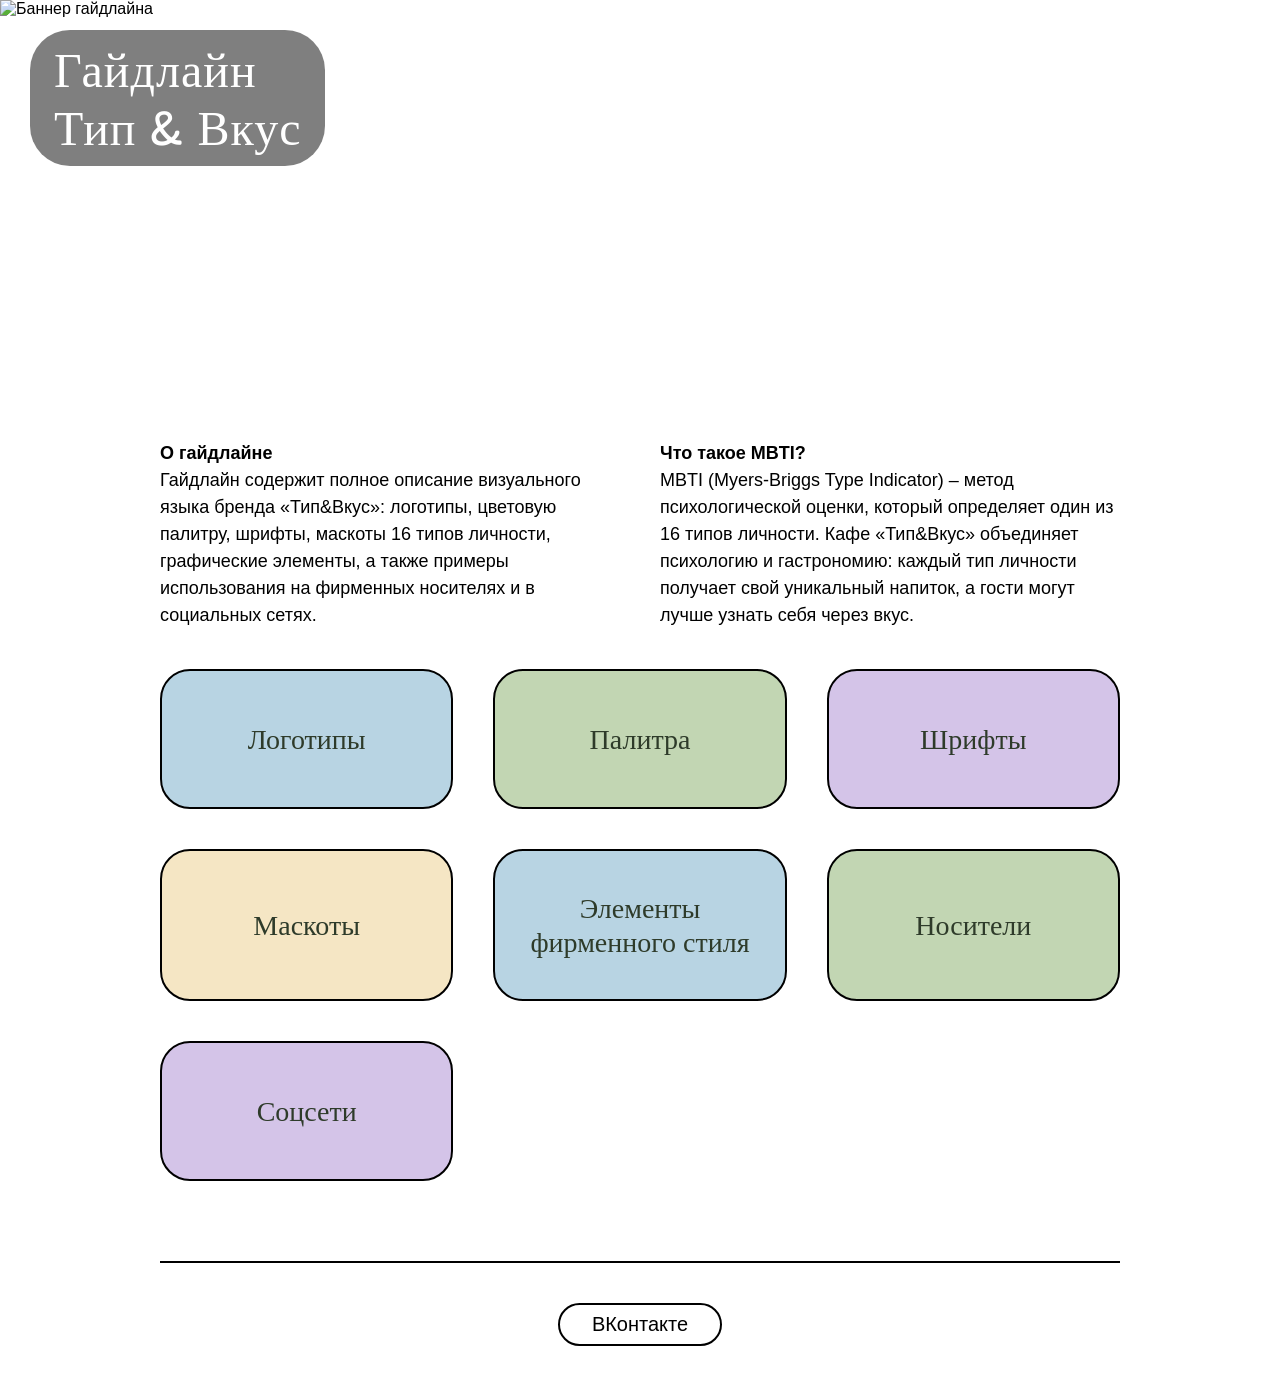
==== index.html @ 18203675 "Add files via upload" ====
<!DOCTYPE html>
<html lang="ru">
<head>
    <meta charset="UTF-8">
    <meta name="viewport" content="width=device-width, initial-scale=1.0">
    <title>Бренд-гайдлайн | Тип & Вкус</title>
    <link href="https://fonts.googleapis.com/css2?family=Fredoka+One&display=swap" rel="stylesheet">
    <link rel="stylesheet" href="styles.css">
    <style>
        /* Стили только для главной страницы: полноширинный баннер с обрезкой по высоте */
        .full-width-banner {
            position: relative;
            width: 100%;
            height: 400px;          /* фиксированная высота, обрезаем изображение */
            overflow: hidden;
            margin: 0;
            padding: 0;
        }
        .full-width-banner img {
            width: 100%;
            height: 100%;
            object-fit: cover;      /* обрезает картинку, сохраняя пропорции */
            display: block;
            border: none;
            border-radius: 0;
        }
        .banner-title {
            position: absolute;
            top: 30px;
            left: 30px;
            transform: none;        /* отменяем центрирование */
            text-align: left;
            z-index: 2;
        }
        .banner-title h1 {
            font-size: 48px;
            margin: 0;
            color: white;
            background: rgba(0, 0, 0, 0.5); /* полупрозрачная подложка для читаемости */
            padding: 10px 24px;
            border-radius: 40px;
            display: inline-block;
            font-family: 'Fredoka One', cursive;
            font-weight: normal;
            text-shadow: none;
            letter-spacing: 1px;
        }
        /* Убираем стандартный h1 в контейнере */
        .container .main-title {
            display: none;
        }
        /* Категории: одинаковый размер и фирменные цвета */
        .category-card {
            background-color: #f9f6ef;
            transition: all 0.2s;
            display: flex;
            align-items: center;
            justify-content: center;
            text-align: center;
            min-height: 140px;
            height: 100%;
            box-sizing: border-box;
        }
        /* Присваиваем разные фоновые цвета */
        .category-card:nth-child(1) { background-color: #B8D4E3; }
        .category-card:nth-child(2) { background-color: #C2D6B3; }
        .category-card:nth-child(3) { background-color: #D4C4E8; }
        .category-card:nth-child(4) { background-color: #F5E6C4; }
        .category-card:nth-child(5) { background-color: #B8D4E3; }
        .category-card:nth-child(6) { background-color: #C2D6B3; }
        .category-card:nth-child(7) { background-color: #D4C4E8; }
        /* Текст внутри карточек – чёрный */
        .category-card h2 {
            color: #2E3B2A;
            font-size: 28px;
            margin: 0;
        }
        body {
            margin: 0;
            padding: 0;
        }
        .container {
            margin-top: 0;
        }
        /* адаптив для мобильных */
        @media (max-width: 768px) {
            .full-width-banner {
                height: 250px;
            }
            .banner-title h1 {
                font-size: 32px;
                padding: 6px 16px;
            }
            .banner-title {
                top: 15px;
                left: 15px;
            }
        }
    </style>
</head>
<body>
    <!-- Полноширинный баннер с обрезкой по высоте, заголовок в левом углу -->
    <div class="full-width-banner">
        <img src="media/poster_mockup.png" alt="Баннер гайдлайна">
        <div class="banner-title">
            <h1>Гайдлайн<br>Тип & Вкус</h1>
        </div>
    </div>

    <div class="container">
        <!-- ДВА ТЕКСТОВЫХ БЛОКА ПО 6 КОЛОНОК -->
        <div class="grid-12">
            <div class="text-block-6">
                <p><strong>О гайдлайне</strong><br>Гайдлайн содержит полное описание визуального языка бренда «Тип&Вкус»: логотипы, цветовую палитру, шрифты, маскоты 16 типов личности, графические элементы, а также примеры использования на фирменных носителях и в социальных сетях.</p>
            </div>
            <div class="text-block-6">
                <p><strong>Что такое MBTI?</strong><br>MBTI (Myers-Briggs Type Indicator) – метод психологической оценки, который определяет один из 16 типов личности. Кафе «Тип&Вкус» объединяет психологию и гастрономию: каждый тип личности получает свой уникальный напиток, а гости могут лучше узнать себя через вкус.</p>
            </div>
        </div>

        <!-- КАТЕГОРИИ (одинакового размера, в фирменных цветах) -->
        <div class="grid-12">
            <a href="logo.html" class="category-card" style="grid-column: span 4;"><h2>Логотипы</h2></a>
            <a href="palette.html" class="category-card" style="grid-column: span 4;"><h2>Палитра</h2></a>
            <a href="fonts.html" class="category-card" style="grid-column: span 4;"><h2>Шрифты</h2></a>
            <a href="mascot.html" class="category-card" style="grid-column: span 4;"><h2>Маскоты</h2></a>
            <a href="elements.html" class="category-card" style="grid-column: span 4;"><h2>Элементы фирменного стиля</h2></a>
            <a href="media.html" class="category-card" style="grid-column: span 4;"><h2>Носители</h2></a>
            <a href="social.html" class="category-card" style="grid-column: span 4;"><h2>Соцсети</h2></a>
        </div>

        <div class="footer-social">
            <a href="https://vk.com/tunubkyc">ВКонтакте</a>
        </div>
    </div>
</body>
</html>
---- styles.css ----
/* styles.css – единые стили для всех страниц гайдлайна */
* {
    margin: 0;
    padding: 0;
    box-sizing: border-box;
}

body {
    background: white;
    font-family: 'Century Gothic', 'CenturyGothic', 'Apple Gothic', sans-serif;
    color: #000000; /* Черный цвет для всего основного текста */
}

.container {
    max-width: 1920px;
    margin: 0 auto;
    padding: 0 160px;
}

/* заголовки */
h1, h2, .title-font {
    font-family: 'Century Gothic', cursive;
    font-weight: normal;
    color: #000000; /* Черный цвет для заголовков */
}
h1 {
    font-size: 48px;
    margin: 80px 0 32px;
}
h2 {
    font-size: 32px;
    margin: 40px 0 24px;
}

/* меню навигации (только на внутренних страницах) */
.nav-menu {
    display: flex;
    justify-content: center;
    gap: 40px;
    margin: 20px 0 40px;
    flex-wrap: wrap;
    border-bottom: 2px solid #000;
    padding-bottom: 20px;
}
.nav-menu a {
    text-decoration: none;
    color: #000;
    font-weight: 500;
    transition: 0.2s;
    font-size: 18px;
}
.nav-menu a:hover {
    color: #F2C94C;
}

/* фиксированное якорное меню для носителей */
.carrier-anchor-menu {
    position: sticky;
    top: 20px;
    z-index: 100;
    display: flex;
    flex-wrap: wrap;
    justify-content: center;
    gap: 12px;
    margin: 20px 0 40px;
    padding: 15px 20px;
    background: white;
    border: 2px solid #000;
    border-radius: 50px;
}
.carrier-anchor-menu a {
    text-decoration: none;
    color: #000;
    font-weight: 500;
    transition: 0.2s;
    padding: 5px 15px;
    border-radius: 30px;
}
.carrier-anchor-menu a:hover {
    color: #F2C94C;
    background: #f9f6ef;
}

/* кнопка назад */
.back {
    display: inline-block;
    margin: 20px 0 0;
    text-decoration: none;
    color: #000;
    font-weight: 500;
    padding: 6px 12px;
    transition: 0.2s;
    border: 2px solid #000;
    border-radius: 30px;
}
.back:hover {
    color: #F2C94C;
    border-color: #F2C94C;
}

/* пагинация внизу */
.page-nav {
    display: flex;
    justify-content: space-between;
    gap: 40px;
    margin: 80px 0 60px;
    padding-top: 40px;
    border-top: 2px solid #000;
}
.page-nav a {
    text-decoration: none;
    color: #000;
    font-weight: 500;
    padding: 8px 16px;
    transition: 0.2s;
    border: 2px solid #000;
    border-radius: 30px;
}
.page-nav a:hover {
    color: #F2C94C;
    border-color: #F2C94C;
}
.page-nav span {
    color: #aaa;
}

/* сетки */
.grid-12 {
    display: grid;
    grid-template-columns: repeat(12, 1fr);
    gap: 40px;
    margin: 40px 0;
}
.grid-3 {
    display: grid;
    grid-template-columns: repeat(3, 1fr);
    gap: 40px;
}
.grid-4 {
    display: grid;
    grid-template-columns: repeat(4, 1fr);
    gap: 40px;
}
.grid-2 {
    display: grid;
    grid-template-columns: repeat(2, 1fr);
    gap: 40px;
}

/* общие стили для изображений – рамка и скругление (по умолчанию) */
img {
    width: 100%;
    display: block;
    border: 2px solid #000;
    border-radius: 30px;
    transition: 0.2s;
}
img:hover {
    opacity: 0.9;
}

/* специальный класс для картинок без рамки */
img.no-frame {
    border: none;
    border-radius: 0;
}
img.no-frame:hover {
    opacity: 1;
}

/* карточки категорий на главной */
.category-card {
    padding: 40px 20px;
    background: none;
    text-align: center;
    text-decoration: none;
    color: inherit;
    border: 2px solid #000;
    border-radius: 30px;
    transition: 0.2s;
    display: flex;
    align-items: center;
    justify-content: center;
    height: 100%;
    min-height: 120px;
}
.category-card:hover {
    background-color: #f9f6ef;
    transform: translateY(-5px);
}
.category-card h2 {
    font-family: 'Fredoka One', cursive;
    font-size: 28px;
    margin-bottom: 0;
}

/* текстовые блоки без фона, черный текст */
.text-block-6 {
    grid-column: span 6;
    text-align: left;
    font-size: 18px;
    line-height: 1.5;
    background: none;
    border: none;
    padding: 0;
    color: #000000;
}
.full-width-text {
    grid-column: span 12;
    text-align: left;
    background: none;
    border: none;
    padding: 0;
    color: #000000;
}

/* баннер */
.banner-block {
    margin: 40px 0;
}
.banner-img {
    width: 100%;
    margin-bottom: 30px;
}

/* карточки для текста (без обводки и фона) */
.text-card {
    padding: 0;
    background: none;
    border: none;
}

/* вертикальные цвета */
.vertical-colors {
    display: flex;
    flex-direction: column;
    gap: 40px;
}
.color-row {
    display: grid;
    grid-template-columns: repeat(4, 1fr);
    gap: 40px;
}

/* маскоты – выравнивание названий по высоте */
.mascot-item {
    text-align: center;
    display: flex;
    flex-direction: column;
    justify-content: space-between;
    height: 100%;
}
.mascot-item p {
    margin-top: 12px;
    font-size: 16px;
}

/* носители (с рамкой и эффектом наведения) */
.carrier-block {
    border: 2px solid #000;
    border-radius: 30px;
    margin-bottom: 60px;
    overflow: hidden;
    scroll-margin-top: 120px;
}
.carrier-grid {
    display: grid;
    grid-template-columns: repeat(12, 1fr);
    gap: 0;
}
.carrier-text {
    grid-column: span 4;
    padding: 40px 20px 40px 40px;
}
.carrier-text p, .carrier-text .carrier-desc {
    border: none;
    background: none;
    color: #000000;
}
.carrier-image {
    grid-column: span 8;
    position: relative;
    min-height: 350px;
    background: #f9f6ef;
}
.carrier-image img {
    position: absolute;
    top: 0;
    left: 0;
    width: 100%;
    height: 100%;
    object-fit: cover;
    border: none;
    border-radius: 0;
    transition: opacity 0.2s;
}
.carrier-image .default-img {
    opacity: 1;
}
.carrier-image .hover-img {
    opacity: 0;
}
.carrier-image:hover .default-img {
    opacity: 0;
}
.carrier-image:hover .hover-img {
    opacity: 1;
}
.carrier-title {
    font-family: 'Fredoka One', cursive;
    font-size: 32px;
    margin-bottom: 20px;
    color: #000000;
}
.carrier-desc {
    font-family: 'Century Gothic', sans-serif;
    font-size: 18px;
    line-height: 1.4;
}

/* подвал – только VK */
.footer-social {
    margin-top: 80px;
    padding: 40px 0;
    border-top: 2px solid #000;
    text-align: center;
}
.footer-social a {
    text-decoration: none;
    color: #000;
    font-size: 20px;
    transition: 0.2s;
    border: 2px solid #000;
    border-radius: 30px;
    padding: 8px 32px;
    display: inline-block;
}
.footer-social a:hover {
    color: #F2C94C;
    border-color: #F2C94C;
}

/* модальное окно */
.modal {
    display: none;
    position: fixed;
    z-index: 1000;
    left: 0;
    top: 0;
    width: 100%;
    height: 100%;
    background-color: rgba(0,0,0,0.9);
    cursor: pointer;
}
.modal-content {
    margin: auto;
    display: block;
    max-width: 90%;
    max-height: 90%;
    position: absolute;
    top: 50%;
    left: 50%;
    transform: translate(-50%, -50%);
    border: none;
    border-radius: 0;
}
.close {
    position: absolute;
    top: 20px;
    right: 40px;
    color: white;
    font-size: 40px;
    font-weight: bold;
    cursor: pointer;
}
.close:hover { color: #F2C94C; }

/* адаптивность */
@media (max-width: 1200px) {
    .container { padding: 0 60px; }
}
@media (max-width: 768px) {
    .container { padding: 0 20px; }
    .grid-12, .grid-3, .grid-4, .grid-2, .color-row {
        grid-template-columns: 1fr;
        gap: 24px;
    }
    .text-block-6, .full-width-text {
        grid-column: span 1;
    }
    .vertical-colors {
        flex-direction: row;
        flex-wrap: wrap;
        gap: 24px;
    }
    .carrier-grid {
        grid-template-columns: 1fr;
    }
    .carrier-text, .carrier-image {
        grid-column: span 1;
        padding: 24px;
    }
    .carrier-image {
        min-height: 250px;
    }
    .carrier-anchor-menu {
        position: relative;
        top: 0;
    }
}
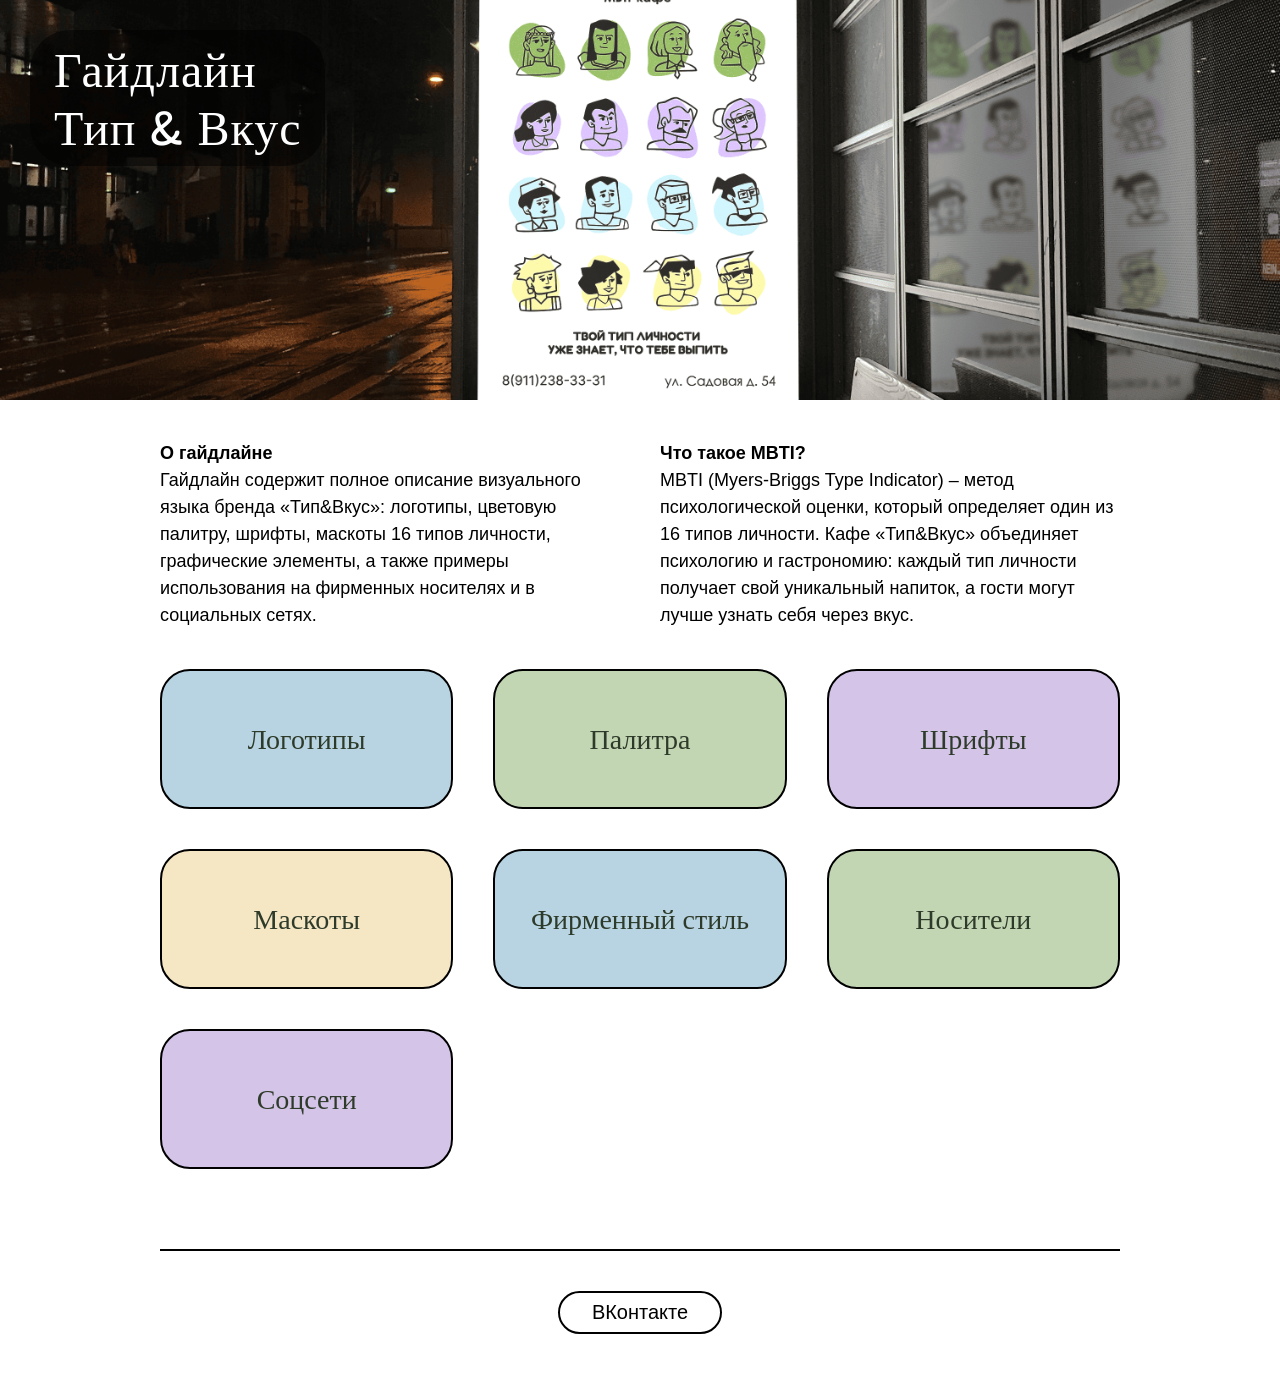
==== commit d6a2476b: "Update index.html" ====
--- a/index.html
+++ b/index.html
@@ -124,7 +124,7 @@
             <a href="palette.html" class="category-card" style="grid-column: span 4;"><h2>Палитра</h2></a>
             <a href="fonts.html" class="category-card" style="grid-column: span 4;"><h2>Шрифты</h2></a>
             <a href="mascot.html" class="category-card" style="grid-column: span 4;"><h2>Маскоты</h2></a>
-            <a href="elements.html" class="category-card" style="grid-column: span 4;"><h2>Элементы фирменного стиля</h2></a>
+            <a href="elements.html" class="category-card" style="grid-column: span 4;"><h2>Фирменный стиль</h2></a>
             <a href="media.html" class="category-card" style="grid-column: span 4;"><h2>Носители</h2></a>
             <a href="social.html" class="category-card" style="grid-column: span 4;"><h2>Соцсети</h2></a>
         </div>
@@ -134,4 +134,4 @@
         </div>
     </div>
 </body>
-</html>+</html>
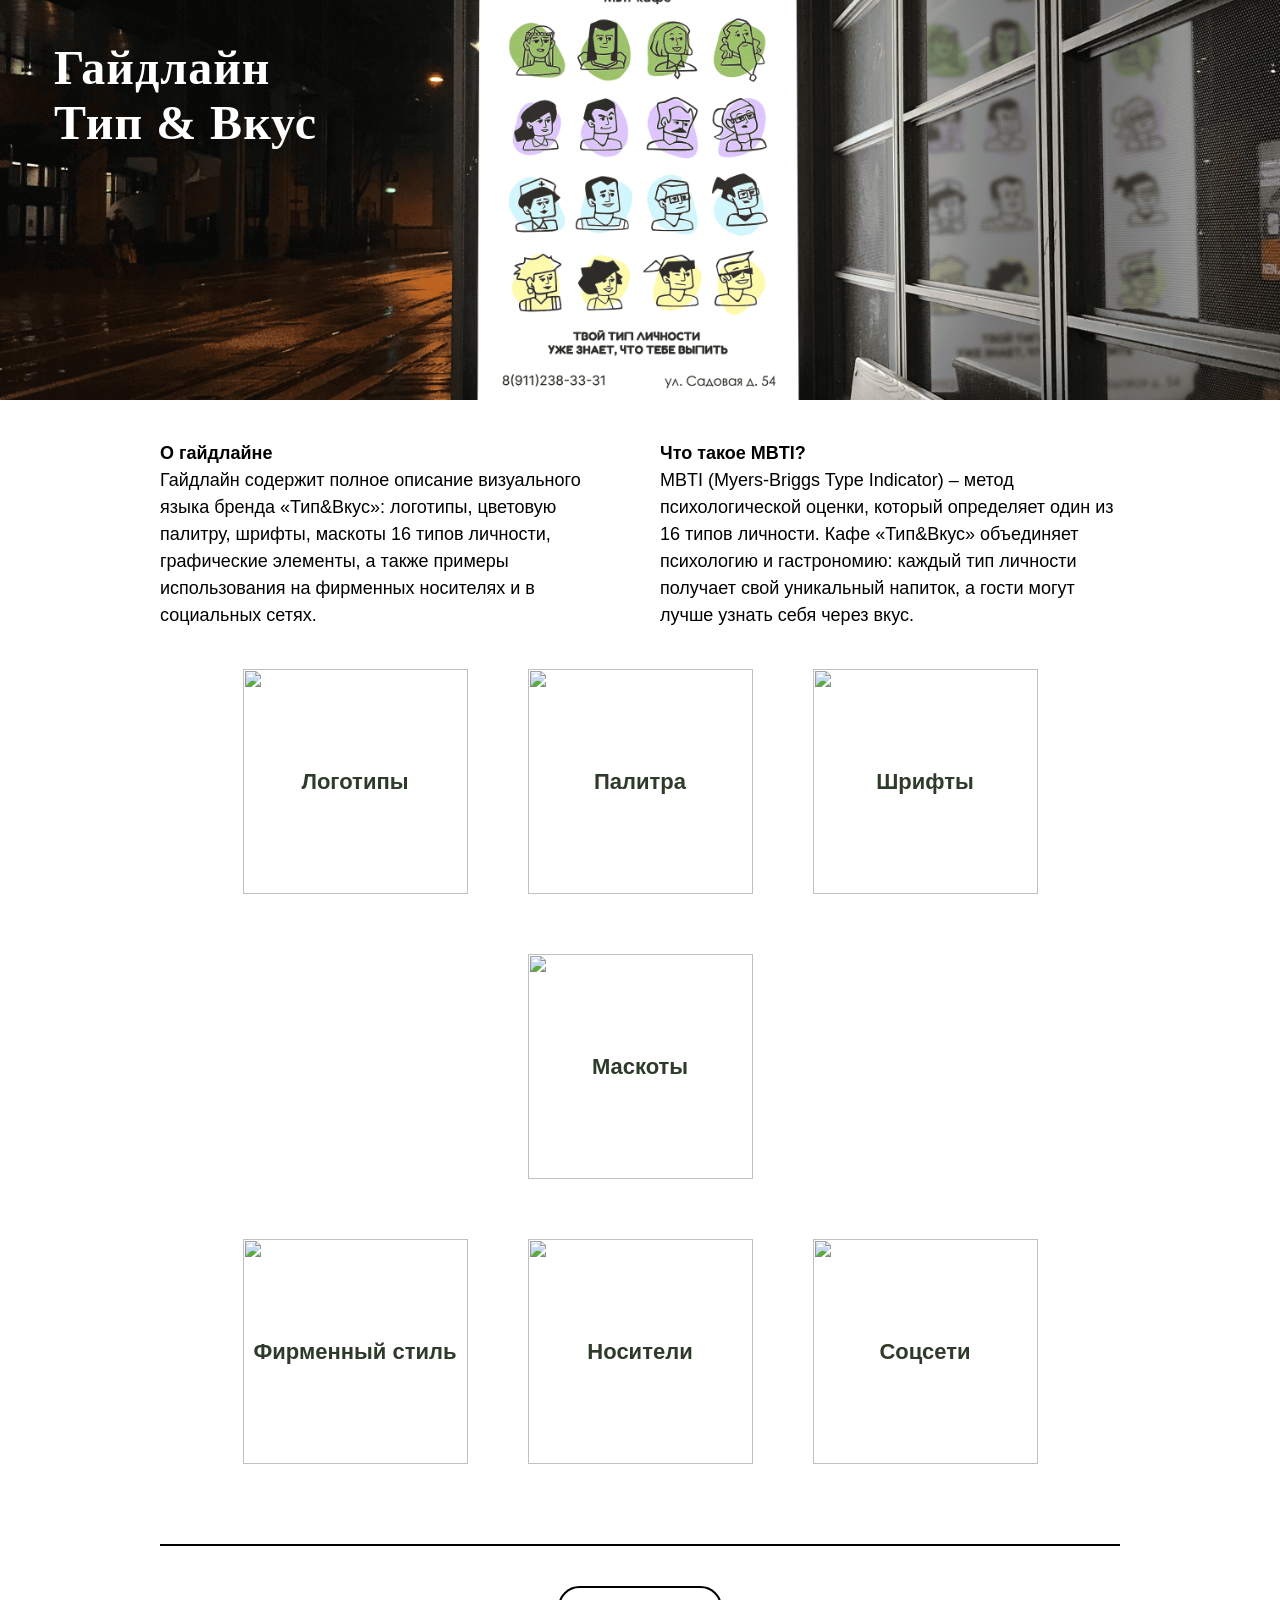
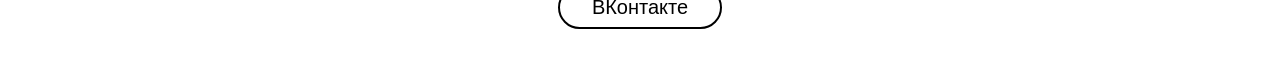
==== commit d3cecdf2: "Update index.html" ====
--- a/index.html
+++ b/index.html
@@ -3,15 +3,13 @@
 <head>
     <meta charset="UTF-8">
     <meta name="viewport" content="width=device-width, initial-scale=1.0">
-    <title>Бренд-гайдлайн | Тип & Вкус</title>
-    <link href="https://fonts.googleapis.com/css2?family=Fredoka+One&display=swap" rel="stylesheet">
+    <title>Гайдлайн | Тип & Вкус</title>
     <link rel="stylesheet" href="styles.css">
     <style>
-        /* Стили только для главной страницы: полноширинный баннер с обрезкой по высоте */
         .full-width-banner {
             position: relative;
             width: 100%;
-            height: 400px;          /* фиксированная высота, обрезаем изображение */
+            height: 400px;
             overflow: hidden;
             margin: 0;
             padding: 0;
@@ -19,7 +17,7 @@
         .full-width-banner img {
             width: 100%;
             height: 100%;
-            object-fit: cover;      /* обрезает картинку, сохраняя пропорции */
+            object-fit: cover;
             display: block;
             border: none;
             border-radius: 0;
@@ -28,7 +26,7 @@
             position: absolute;
             top: 30px;
             left: 30px;
-            transform: none;        /* отменяем центрирование */
+            transform: none;
             text-align: left;
             z-index: 2;
         }
@@ -36,79 +34,112 @@
             font-size: 48px;
             margin: 0;
             color: white;
-            background: rgba(0, 0, 0, 0.5); /* полупрозрачная подложка для читаемости */
             padding: 10px 24px;
             border-radius: 40px;
             display: inline-block;
-            font-family: 'Fredoka One', cursive;
-            font-weight: normal;
-            text-shadow: none;
+            font-weight: 700;
             letter-spacing: 1px;
         }
-        /* Убираем стандартный h1 в контейнере */
-        .container .main-title {
-            display: none;
+        /* Сетка для двух рядов */
+        .menu-wrapper {
+            display: flex;
+            flex-direction: column;
+            align-items: center;
+            margin: 60px 0;
         }
-        /* Категории: одинаковый размер и фирменные цвета */
-        .category-card {
-            background-color: #f9f6ef;
-            transition: all 0.2s;
+        .menu-row {
+            display: flex;
+            justify-content: center;
+            gap: 60px;
+            margin-bottom: 60px;
+            flex-wrap: wrap;
+        }
+        /* Круги уменьшены на 25%: 225px (было 300px) */
+        .menu-item {
+            position: relative;
             display: flex;
             align-items: center;
             justify-content: center;
+            text-decoration: none;
+            width: 225px;
+            height: 225px;
+            transition: 0.2s;
+        }
+        .menu-item:hover {
+            transform: scale(1.03);
+        }
+        /* Картинка круга без обводки и фона */
+        .menu-item img {
+            position: absolute;
+            top: 0;
+            left: 0;
+            width: 100%;
+            height: 100%;
+            object-fit: contain;
+            border: none;
+            background: none;
+            border-radius: 0;
+            box-shadow: none;
+        }
+        /* Текст поверх круга — без подложки и без фона */
+        .menu-item span {
+            position: relative;
+            z-index: 2;
+            font-family: 'Century Gothic', 'CenturyGothic', 'Apple Gothic', sans-serif;
+            font-weight: 700;
+            font-size: 22px;
+            color: #2E3B2A;
             text-align: center;
-            min-height: 140px;
-            height: 100%;
-            box-sizing: border-box;
+            background: transparent;
+            padding: 0;
+            backdrop-filter: none;
+            text-shadow: none;
         }
-        /* Присваиваем разные фоновые цвета */
-        .category-card:nth-child(1) { background-color: #B8D4E3; }
-        .category-card:nth-child(2) { background-color: #C2D6B3; }
-        .category-card:nth-child(3) { background-color: #D4C4E8; }
-        .category-card:nth-child(4) { background-color: #F5E6C4; }
-        .category-card:nth-child(5) { background-color: #B8D4E3; }
-        .category-card:nth-child(6) { background-color: #C2D6B3; }
-        .category-card:nth-child(7) { background-color: #D4C4E8; }
-        /* Текст внутри карточек – чёрный */
-        .category-card h2 {
-            color: #2E3B2A;
-            font-size: 28px;
-            margin: 0;
+        /* текстовые блоки */
+        .text-block-6 p {
+            font-size: 18px;
+            line-height: 1.5;
         }
-        body {
-            margin: 0;
-            padding: 0;
+        body { margin: 0; padding: 0; }
+        .container { margin-top: 0; }
+        @media (max-width: 1100px) {
+            .menu-item {
+                width: 200px;
+                height: 200px;
+            }
+            .menu-item span {
+                font-size: 20px;
+            }
+            .menu-row {
+                gap: 40px;
+            }
         }
-        .container {
-            margin-top: 0;
-        }
-        /* адаптив для мобильных */
         @media (max-width: 768px) {
-            .full-width-banner {
-                height: 250px;
+            .full-width-banner { height: 250px; }
+            .banner-title h1 { font-size: 32px; padding: 6px 16px; }
+            .banner-title { top: 15px; left: 15px; }
+            .menu-item {
+                width: 150px;
+                height: 150px;
             }
-            .banner-title h1 {
-                font-size: 32px;
-                padding: 6px 16px;
+            .menu-item span {
+                font-size: 16px;
             }
-            .banner-title {
-                top: 15px;
-                left: 15px;
+            .menu-row {
+                gap: 20px;
+                margin-bottom: 30px;
             }
         }
     </style>
 </head>
 <body>
-    <!-- Полноширинный баннер с обрезкой по высоте, заголовок в левом углу -->
     <div class="full-width-banner">
         <img src="media/poster_mockup.png" alt="Баннер гайдлайна">
         <div class="banner-title">
             <h1>Гайдлайн<br>Тип & Вкус</h1>
         </div>
     </div>
-
     <div class="container">
-        <!-- ДВА ТЕКСТОВЫХ БЛОКА ПО 6 КОЛОНОК -->
         <div class="grid-12">
             <div class="text-block-6">
                 <p><strong>О гайдлайне</strong><br>Гайдлайн содержит полное описание визуального языка бренда «Тип&Вкус»: логотипы, цветовую палитру, шрифты, маскоты 16 типов личности, графические элементы, а также примеры использования на фирменных носителях и в социальных сетях.</p>
@@ -118,15 +149,40 @@
             </div>
         </div>
 
-        <!-- КАТЕГОРИИ (одинакового размера, в фирменных цветах) -->
-        <div class="grid-12">
-            <a href="logo.html" class="category-card" style="grid-column: span 4;"><h2>Логотипы</h2></a>
-            <a href="palette.html" class="category-card" style="grid-column: span 4;"><h2>Палитра</h2></a>
-            <a href="fonts.html" class="category-card" style="grid-column: span 4;"><h2>Шрифты</h2></a>
-            <a href="mascot.html" class="category-card" style="grid-column: span 4;"><h2>Маскоты</h2></a>
-            <a href="elements.html" class="category-card" style="grid-column: span 4;"><h2>Фирменный стиль</h2></a>
-            <a href="media.html" class="category-card" style="grid-column: span 4;"><h2>Носители</h2></a>
-            <a href="social.html" class="category-card" style="grid-column: span 4;"><h2>Соцсети</h2></a>
+        <!-- Первый ряд: 4 круга -->
+        <div class="menu-row">
+            <a href="logo.html" class="menu-item">
+                <img src="img/blue.png" alt="">
+                <span>Логотипы</span>
+            </a>
+            <a href="palette.html" class="menu-item">
+                <img src="img/green.png" alt="">
+                <span>Палитра</span>
+            </a>
+            <a href="fonts.html" class="menu-item">
+                <img src="img/purple.png" alt="">
+                <span>Шрифты</span>
+            </a>
+            <a href="mascot.html" class="menu-item">
+                <img src="img/yellow.png" alt="">
+                <span>Маскоты</span>
+            </a>
+        </div>
+
+        <!-- Второй ряд: 3 круга -->
+        <div class="menu-row">
+            <a href="elements.html" class="menu-item">
+                <img src="img/purple.png" alt="">
+                <span>Фирменный стиль</span>
+            </a>
+            <a href="media.html" class="menu-item">
+                <img src="img/yellow.png" alt="">
+                <span>Носители</span>
+            </a>
+            <a href="social.html" class="menu-item">
+                <img src="img/blue.png" alt="">
+                <span>Соцсети</span>
+            </a>
         </div>
 
         <div class="footer-social">
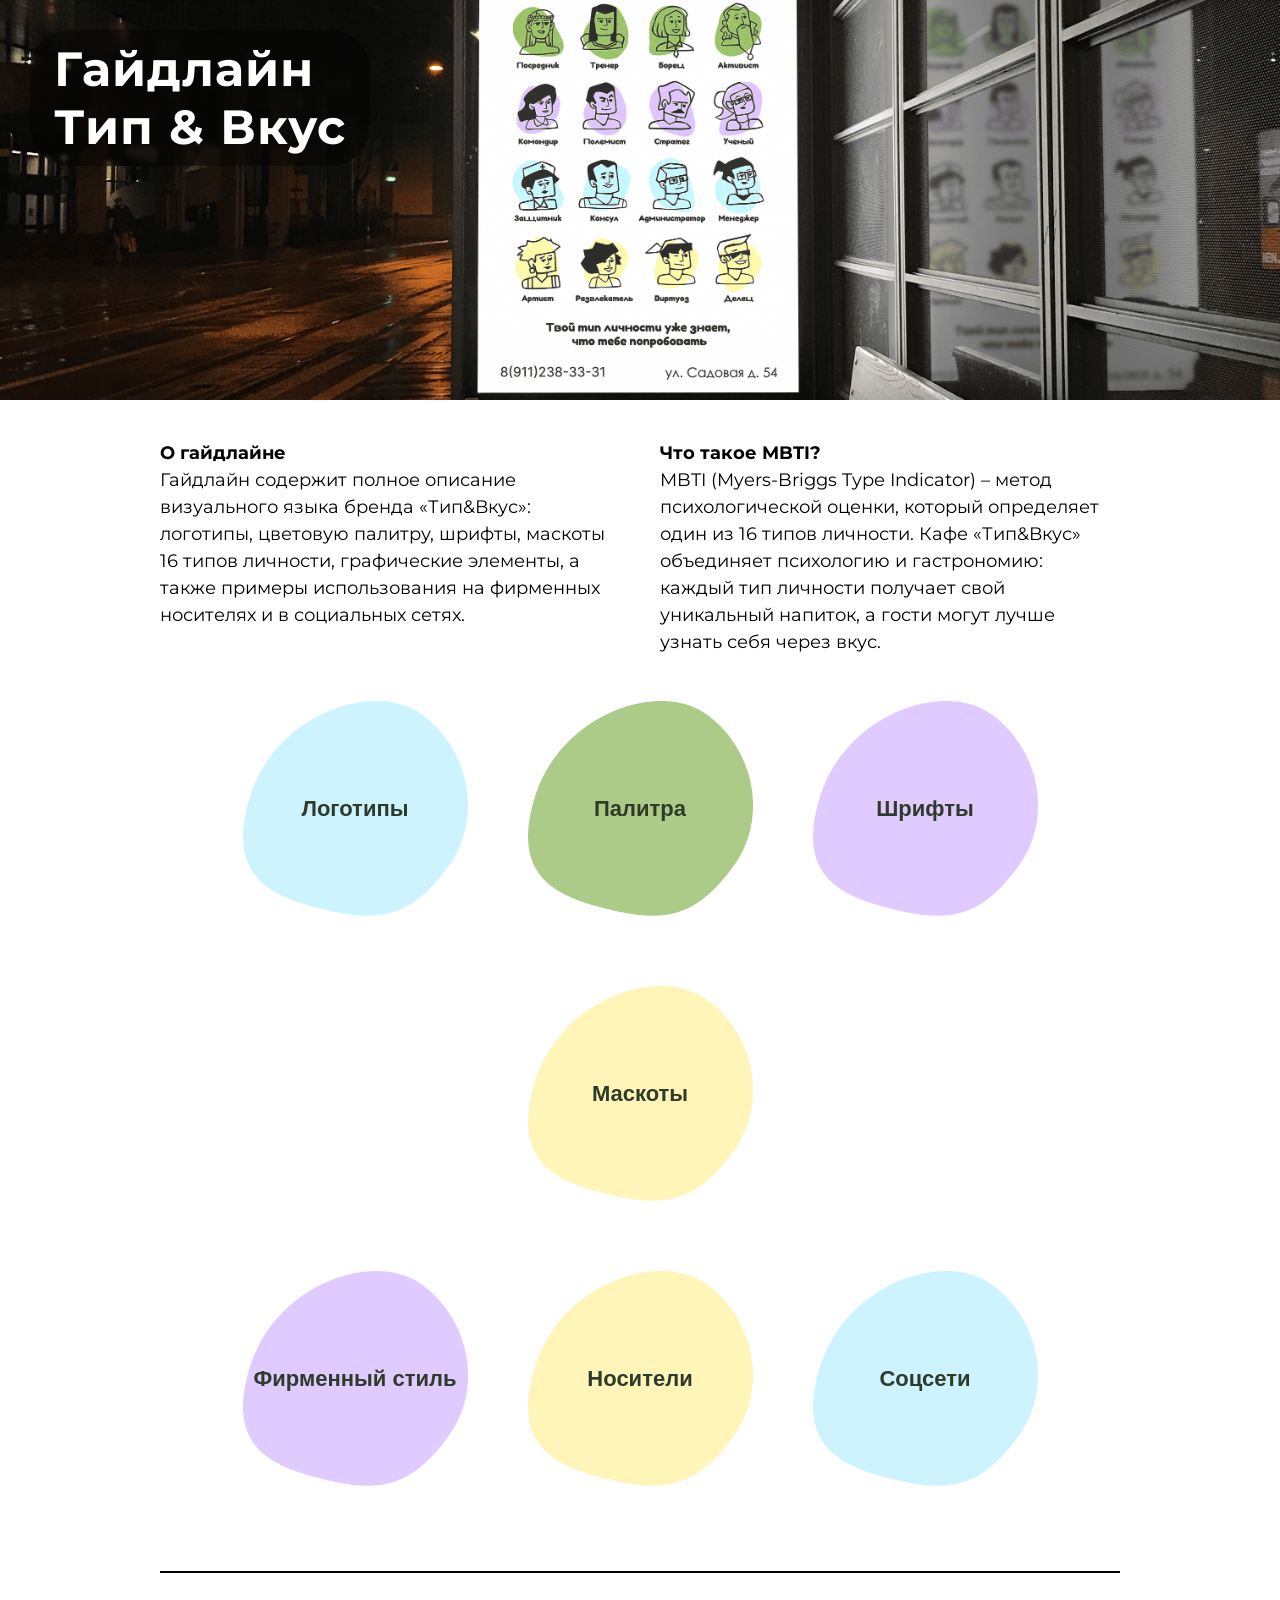
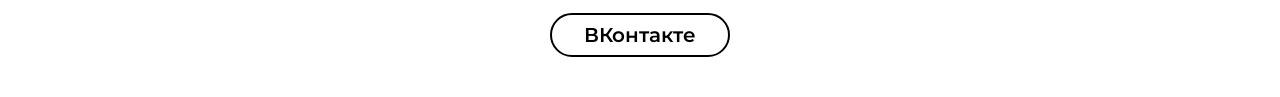
==== commit 94d61d24: "Update index.html" ====
--- a/index.html
+++ b/index.html
@@ -39,6 +39,8 @@
             display: inline-block;
             font-weight: 700;
             letter-spacing: 1px;
+            background: rgba(0, 0, 0, 0.4); /* добавлен полупрозрачный фон для читаемости */
+            backdrop-filter: blur(2px);
         }
         /* Сетка для двух рядов */
         .menu-wrapper {
@@ -102,6 +104,8 @@
         }
         body { margin: 0; padding: 0; }
         .container { margin-top: 0; }
+
+        /* Планшеты */
         @media (max-width: 1100px) {
             .menu-item {
                 width: 200px;
@@ -114,10 +118,23 @@
                 gap: 40px;
             }
         }
+
+        /* Мобильная версия (основная) */
         @media (max-width: 768px) {
-            .full-width-banner { height: 250px; }
-            .banner-title h1 { font-size: 32px; padding: 6px 16px; }
-            .banner-title { top: 15px; left: 15px; }
+            .full-width-banner {
+                height: 250px;
+            }
+            .banner-title {
+                top: 15px;
+                left: 15px;
+            }
+            .banner-title h1 {
+                font-size: 28px;        /* уменьшили с 32px до 28px */
+                padding: 4px 14px;      /* уменьшили внутренние отступы */
+                letter-spacing: 0.5px;
+                background: rgba(0, 0, 0, 0.5);
+                backdrop-filter: blur(2px);
+            }
             .menu-item {
                 width: 150px;
                 height: 150px;
@@ -128,6 +145,28 @@
             .menu-row {
                 gap: 20px;
                 margin-bottom: 30px;
+            }
+        }
+
+        /* Очень маленькие экраны (до 480px) */
+        @media (max-width: 480px) {
+            .full-width-banner {
+                height: 200px;
+            }
+            .banner-title h1 {
+                font-size: 22px;
+                padding: 4px 12px;
+                letter-spacing: 0.3px;
+            }
+            .menu-item {
+                width: 120px;
+                height: 120px;
+            }
+            .menu-item span {
+                font-size: 14px;
+            }
+            .menu-row {
+                gap: 15px;
             }
         }
     </style>
--- a/styles.css
+++ b/styles.css
@@ -1,4 +1,5 @@
-/* styles.css – единые стили для всех страниц гайдлайна */
+@import url('https://fonts.googleapis.com/css2?family=Montserrat:wght@400;700&display=swap');
+
 * {
     margin: 0;
     padding: 0;
@@ -7,8 +8,9 @@
 
 body {
     background: white;
-    font-family: 'Century Gothic', 'CenturyGothic', 'Apple Gothic', sans-serif;
-    color: #000000; /* Черный цвет для всего основного текста */
+    font-family: 'Montserrat', 'Century Gothic', 'CenturyGothic', 'Apple Gothic', sans-serif;
+    font-weight: 400;
+    color: #000000;
 }
 
 .container {
@@ -17,11 +19,10 @@
     padding: 0 160px;
 }
 
-/* заголовки */
-h1, h2, .title-font {
-    font-family: 'Century Gothic', cursive;
-    font-weight: normal;
-    color: #000000; /* Черный цвет для заголовков */
+h1, h2, h3, .title-font, .carrier-title, .category-card h2 {
+    font-family: 'Montserrat', 'Century Gothic', 'CenturyGothic', 'Apple Gothic', sans-serif;
+    font-weight: 700;
+    color: #000000;
 }
 h1 {
     font-size: 48px;
@@ -32,7 +33,6 @@
     margin: 40px 0 24px;
 }
 
-/* меню навигации (только на внутренних страницах) */
 .nav-menu {
     display: flex;
     justify-content: center;
@@ -45,15 +45,14 @@
 .nav-menu a {
     text-decoration: none;
     color: #000;
-    font-weight: 500;
+    font-weight: 600;
     transition: 0.2s;
     font-size: 18px;
 }
 .nav-menu a:hover {
-    color: #F2C94C;
-}
-
-/* фиксированное якорное меню для носителей */
+    color: #CDF3FF;
+}
+
 .carrier-anchor-menu {
     position: sticky;
     top: 20px;
@@ -71,34 +70,32 @@
 .carrier-anchor-menu a {
     text-decoration: none;
     color: #000;
-    font-weight: 500;
+    font-weight: 600;
     transition: 0.2s;
     padding: 5px 15px;
     border-radius: 30px;
 }
 .carrier-anchor-menu a:hover {
-    color: #F2C94C;
-    background: #f9f6ef;
-}
-
-/* кнопка назад */
+    color: #032732;
+    background: #eff2f9;
+}
+
 .back {
     display: inline-block;
     margin: 20px 0 0;
     text-decoration: none;
     color: #000;
-    font-weight: 500;
+    font-weight: 600;
     padding: 6px 12px;
     transition: 0.2s;
     border: 2px solid #000;
     border-radius: 30px;
 }
 .back:hover {
-    color: #F2C94C;
-    border-color: #F2C94C;
-}
-
-/* пагинация внизу */
+    color: #CDF3FF;
+    border-color: #CDF3FF;
+}
+
 .page-nav {
     display: flex;
     justify-content: space-between;
@@ -110,21 +107,20 @@
 .page-nav a {
     text-decoration: none;
     color: #000;
-    font-weight: 500;
+    font-weight: 600;
     padding: 8px 16px;
     transition: 0.2s;
     border: 2px solid #000;
     border-radius: 30px;
 }
 .page-nav a:hover {
-    color: #F2C94C;
-    border-color: #F2C94C;
+    color: #CDF3FF;
+    border-color: #CDF3FF;
 }
 .page-nav span {
     color: #aaa;
 }
 
-/* сетки */
 .grid-12 {
     display: grid;
     grid-template-columns: repeat(12, 1fr);
@@ -147,7 +143,6 @@
     gap: 40px;
 }
 
-/* общие стили для изображений – рамка и скругление (по умолчанию) */
 img {
     width: 100%;
     display: block;
@@ -158,8 +153,6 @@
 img:hover {
     opacity: 0.9;
 }
-
-/* специальный класс для картинок без рамки */
 img.no-frame {
     border: none;
     border-radius: 0;
@@ -168,7 +161,6 @@
     opacity: 1;
 }
 
-/* карточки категорий на главной */
 .category-card {
     padding: 40px 20px;
     background: none;
@@ -185,16 +177,14 @@
     min-height: 120px;
 }
 .category-card:hover {
-    background-color: #f9f6ef;
+    background-color: #eff4f9;
     transform: translateY(-5px);
 }
 .category-card h2 {
-    font-family: 'Fredoka One', cursive;
     font-size: 28px;
     margin-bottom: 0;
 }
 
-/* текстовые блоки без фона, черный текст */
 .text-block-6 {
     grid-column: span 6;
     text-align: left;
@@ -203,7 +193,6 @@
     background: none;
     border: none;
     padding: 0;
-    color: #000000;
 }
 .full-width-text {
     grid-column: span 12;
@@ -211,10 +200,8 @@
     background: none;
     border: none;
     padding: 0;
-    color: #000000;
-}
-
-/* баннер */
+}
+
 .banner-block {
     margin: 40px 0;
 }
@@ -223,14 +210,12 @@
     margin-bottom: 30px;
 }
 
-/* карточки для текста (без обводки и фона) */
 .text-card {
     padding: 0;
     background: none;
     border: none;
 }
 
-/* вертикальные цвета */
 .vertical-colors {
     display: flex;
     flex-direction: column;
@@ -242,7 +227,6 @@
     gap: 40px;
 }
 
-/* маскоты – выравнивание названий по высоте */
 .mascot-item {
     text-align: center;
     display: flex;
@@ -255,7 +239,6 @@
     font-size: 16px;
 }
 
-/* носители (с рамкой и эффектом наведения) */
 .carrier-block {
     border: 2px solid #000;
     border-radius: 30px;
@@ -275,7 +258,6 @@
 .carrier-text p, .carrier-text .carrier-desc {
     border: none;
     background: none;
-    color: #000000;
 }
 .carrier-image {
     grid-column: span 8;
@@ -307,18 +289,14 @@
     opacity: 1;
 }
 .carrier-title {
-    font-family: 'Fredoka One', cursive;
     font-size: 32px;
     margin-bottom: 20px;
-    color: #000000;
 }
 .carrier-desc {
-    font-family: 'Century Gothic', sans-serif;
     font-size: 18px;
     line-height: 1.4;
 }
 
-/* подвал – только VK */
 .footer-social {
     margin-top: 80px;
     padding: 40px 0;
@@ -329,6 +307,7 @@
     text-decoration: none;
     color: #000;
     font-size: 20px;
+    font-weight: 600;
     transition: 0.2s;
     border: 2px solid #000;
     border-radius: 30px;
@@ -336,11 +315,10 @@
     display: inline-block;
 }
 .footer-social a:hover {
-    color: #F2C94C;
-    border-color: #F2C94C;
-}
-
-/* модальное окно */
+    color: #CDF3FF;
+    border-color: #CDF3FF;
+}
+
 .modal {
     display: none;
     position: fixed;
@@ -373,9 +351,8 @@
     font-weight: bold;
     cursor: pointer;
 }
-.close:hover { color: #F2C94C; }
-
-/* адаптивность */
+.close:hover { color: #CDF3FF; }
+
 @media (max-width: 1200px) {
     .container { padding: 0 60px; }
 }
@@ -407,4 +384,4 @@
         position: relative;
         top: 0;
     }
-}+}
